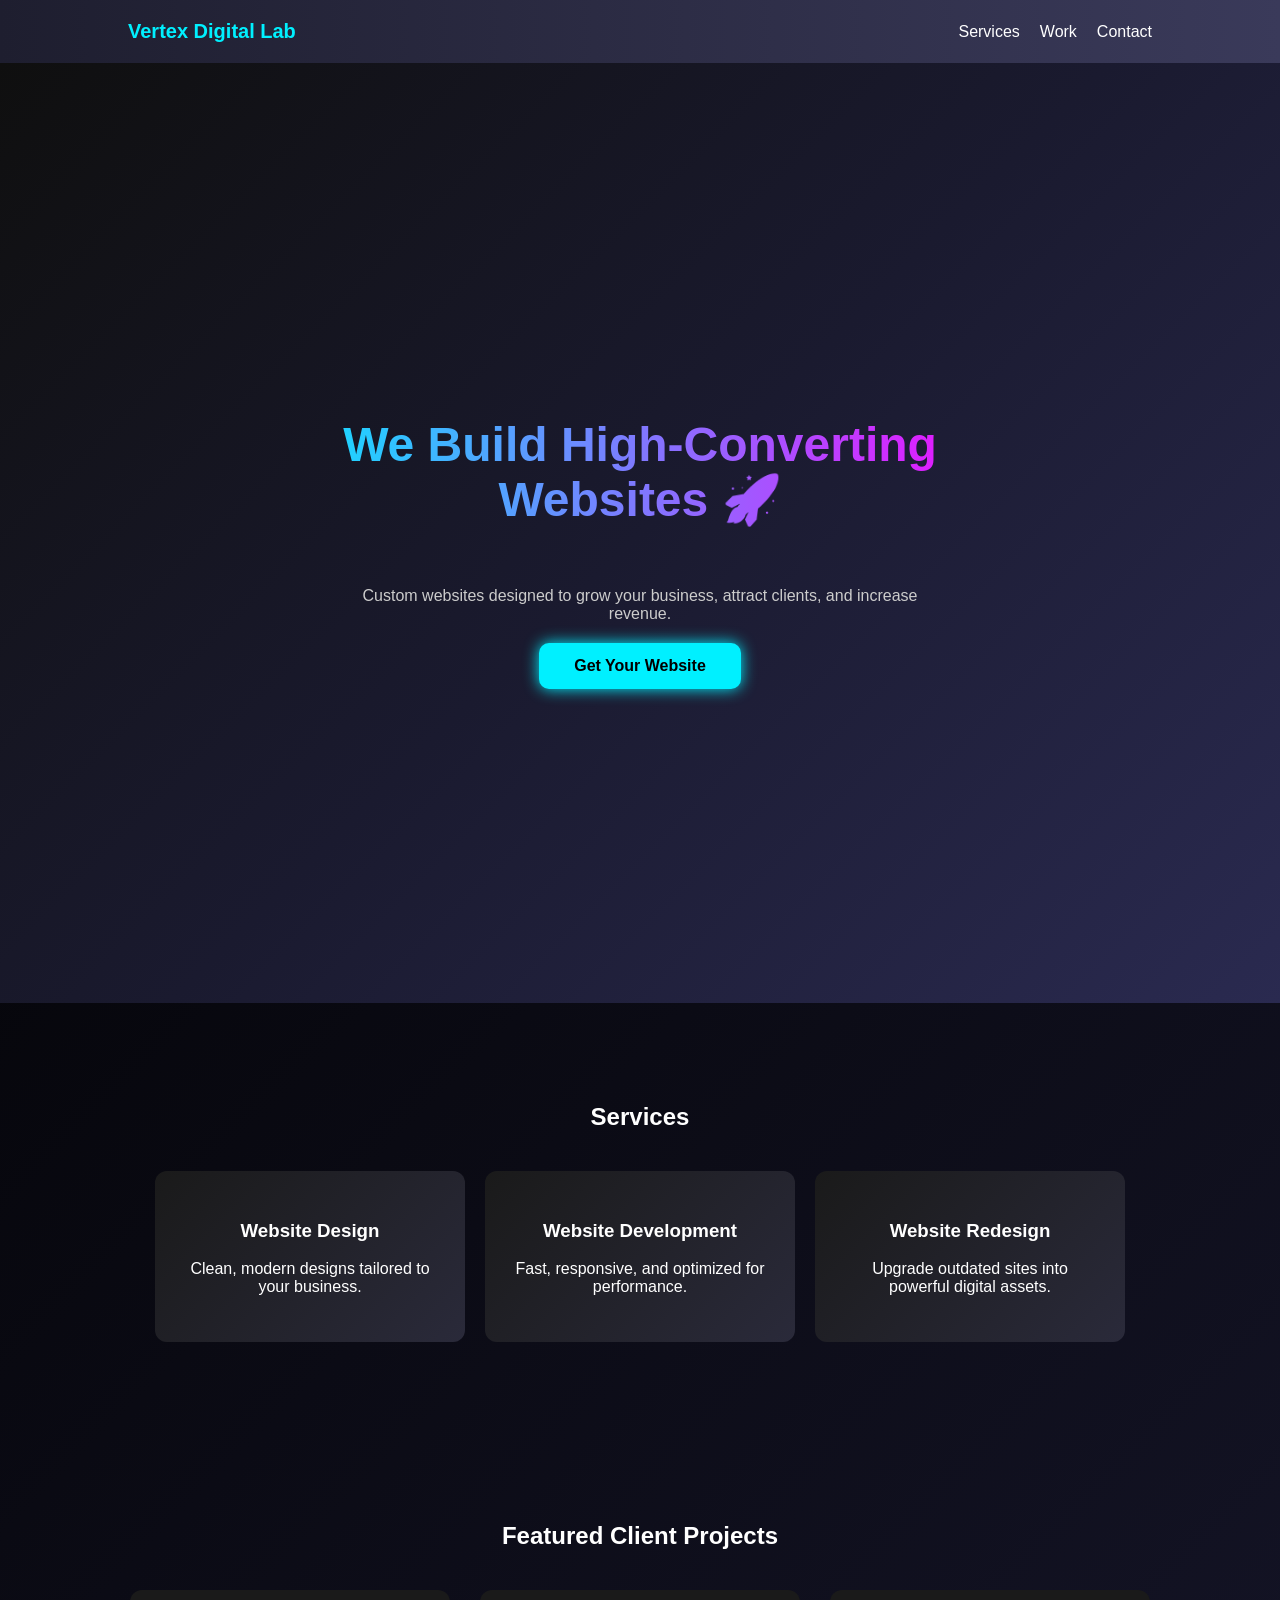
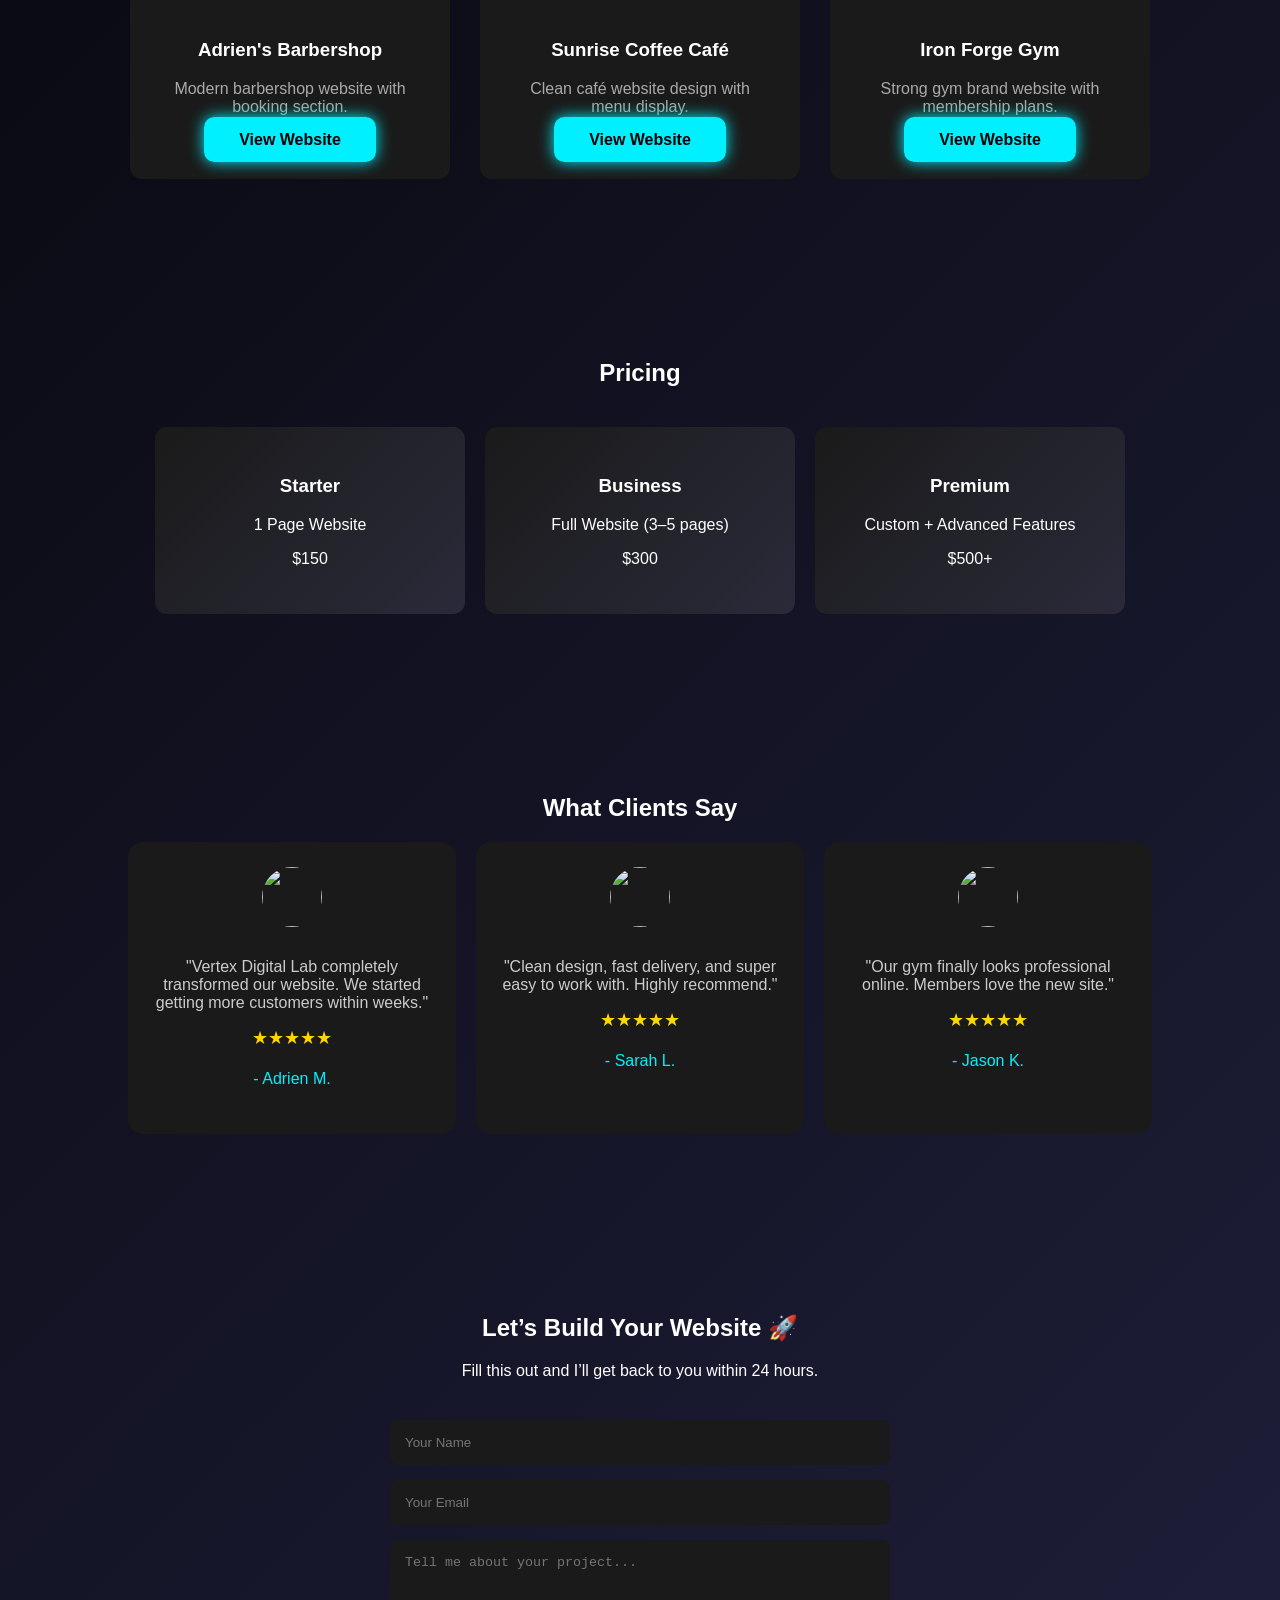
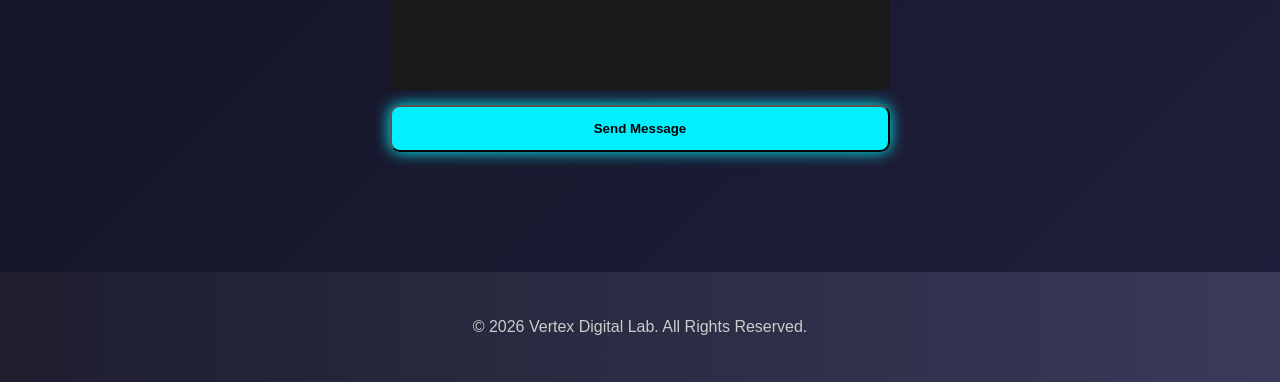
==== index.html @ dda0f526 "Add files via upload" ====
<!DOCTYPE html>
<html lang="en">
<head>
    <meta charset="UTF-8">
    <title>Vertex Digital Lab</title>
    <meta name="viewport" content="width=device-width, initial-scale=1.0">
    <link rel="stylesheet" type="text/css" href="style.css">
</head>
<body>

    <nav class="navbar">
        <div class="nav-logo">Vertex Digital Lab</div>
        <ul class="nav-links">
            <li><a href="#services">Services</a></li>
            <li><a href="#portfolio">Work</a></li>
            <li><a href="#contact">Contact</a></li>
        </ul>
    </nav>

   <section class="hero">
    <h1>We Build High-Converting Websites 🚀</h1>
    <p>Custom websites designed to grow your business, attract clients, and increase revenue.</p>
    <a href="#contact" class="btn">Get Your Website</a>
</section>

    <section id="services" class="section">
        <h2>Services</h2>
        <div class="cards">
            <div class="card">
                <h3>Website Design</h3>
                <p>Clean, modern designs tailored to your business.</p>
            </div>
            <div class="card">
                <h3>Website Development</h3>
                <p>Fast, responsive, and optimized for performance.</p>
            </div>
            <div class="card">
                <h3>Website Redesign</h3>
                <p>Upgrade outdated sites into powerful digital assets.</p>
            </div>
        </div>
    </section>

    <section id="portfolio" class="section">
<h2>Featured Client Projects</h2>

<div class="portfolio-grid">

<div class="portfolio-card">
<h3>Adrien's Barbershop</h3>
<p>Modern barbershop website with booking section.</p>
<a href="barbershop.html" class="btn">View Website</a>
</div>

<div class="portfolio-card">
<h3>Sunrise Coffee Café</h3>
<p>Clean café website design with menu display.</p>
<a href="coffee.html" class="btn">View Website</a>
</div>

<div class="portfolio-card">
<h3>Iron Forge Gym</h3>
<p>Strong gym brand website with membership plans.</p>
<a href="gym.html" class="btn">View Website</a>
</div>

</div>

</section>
<section class="section">
<h2>Pricing</h2>

<div class="cards">

<div class="card">
<h3>Starter</h3>
<p>1 Page Website</p>
<p>$150</p>
</div>

<div class="card">
<h3>Business</h3>
<p>Full Website (3–5 pages)</p>
<p>$300</p>
</div>

<div class="card">
<h3>Premium</h3>
<p>Custom + Advanced Features</p>
<p>$500+</p>
</div>

</div>
</section>
<section class="section fade-in">
<h2>What Clients Say</h2>

<div class="testimonial-carousel">

<div class="testimonial">
<img src="https://randomuser.me/api/portraits/men/32.jpg">
<p>"Vertex Digital Lab completely transformed our website. We started getting more customers within weeks."</p>

<div class="stars">★★★★★</div>
<h4>- Adrien M.</h4>
</div>

<div class="testimonial">
<img src="https://randomuser.me/api/portraits/women/44.jpg">
<p>"Clean design, fast delivery, and super easy to work with. Highly recommend."</p>

<div class="stars">★★★★★</div>
<h4>- Sarah L.</h4>
</div>

<div class="testimonial">
<img src="https://randomuser.me/api/portraits/men/65.jpg">
<p>"Our gym finally looks professional online. Members love the new site."</p>

<div class="stars">★★★★★</div>
<h4>- Jason K.</h4>
</div>

</div>

</section>

 <section id="contact" class="section contact-section">
    <h2>Let’s Build Your Website 🚀</h2>
    <p>Fill this out and I’ll get back to you within 24 hours.</p>

    <form class="contact-form">
        <input type="text" placeholder="Your Name" required>
        <input type="email" placeholder="Your Email" required>
        <textarea placeholder="Tell me about your project..." required></textarea>
        <button type="submit" class="btn">Send Message</button>
    </form>
</section>

    <footer>
        <p>© 2026 Vertex Digital Lab. All Rights Reserved.</p>
    </footer>

</body>
</html>
<script>
const faders = document.querySelectorAll('.fade-in');

window.addEventListener('scroll', () => {
    const triggerBottom = window.innerHeight * 0.85;

    faders.forEach(el => {
        const top = el.getBoundingClientRect().top;

        if (top < triggerBottom) {
            el.classList.add('show');
        }
    });
});
</script>
<script>
const carousel = document.querySelector('.testimonial-carousel');

let scrollAmount = 0;

function autoSlide(){
    scrollAmount += 1;
    carousel.scrollLeft = scrollAmount;

    if(scrollAmount >= carousel.scrollWidth - carousel.clientWidth){
        scrollAmount = 0;
    }
}

setInterval(autoSlide, 20);
</script>
</body>
</html>
---- style.css ----
/* General body style */
body {
    margin: 0;
    font-family: Arial, sans-serif;
    background: #0f0f0f; /* fallback for older browsers */
    color: #ffffff;
}

/* Navbar */
.navbar {
    display: flex;
    justify-content: space-between;
    align-items: center;
    padding: 20px 10%;
    background: linear-gradient(90deg, #1e1e2f, #3a3a5a);
}

.nav-logo {
    font-weight: bold;
    font-size: 20px;
    color: #00f0ff;
}

.nav-links {
    list-style: none;
    display: flex;
    gap: 20px;
    padding: 0;
    margin: 0;
}

.nav-links a {
    color: #fff;
    text-decoration: none;
    transition: color 0.3s;
}

.nav-links a:hover {
    color: #00f0ff;
}

/* Hero Section */
.hero {
    min-height: 100vh;
    display: flex;
    flex-direction: column;
    justify-content: center;
    align-items: center;
    text-align: center;
    padding: 20px;
    background: linear-gradient(135deg, #0f0f0f, #1a1a2f, #2a2a50);
}

.hero h1 {
    font-size: 48px;
    max-width: 800px;
    background: linear-gradient(90deg, #00f0ff, #ff00ff);
    -webkit-background-clip: text;
    -webkit-text-fill-color: transparent;
}

.hero p {
    color: #ccc;
    max-width: 600px;
    margin: 20px 0;
}

/* Button */
.btn {
    background: #00f0ff;
    color: #0f0f0f;
    padding: 12px 30px;
    text-decoration: none;
    border-radius: 8px;
    transition: transform 0.3s, background 0.3s;
}

.btn:hover {
    background: #ff00ff;
    transform: scale(1.05);
}

/* Sections */
.section {
    padding: 80px 10%;
    text-align: center;
}

/* Cards */
.cards {
    display: flex;
    gap: 20px;
    justify-content: center;
    margin-top: 40px;
    flex-wrap: wrap;
}

.card {
    background: linear-gradient(135deg, #1a1a1a, #2a2a3a);
    padding: 30px;
    width: 250px;
    border-radius: 12px;
    transition: transform 0.3s, background 0.3s;
}

.card:hover {
    transform: translateY(-10px);
    background: linear-gradient(135deg, #00f0ff, #ff00ff);
}

/* Footer */
footer {
    text-align: center;
    padding: 30px;
    background: linear-gradient(90deg, #1e1e2f, #3a3a5a);
    color: #ccc;
}
.portfolio-grid{
display:flex;
gap:30px;
justify-content:center;
flex-wrap:wrap;
margin-top:40px;
}

.portfolio-card{
background:#1a1a1a;
padding:30px;
width:260px;
border-radius:12px;
text-align:center;
transition:0.3s;
}

.portfolio-card:hover{
transform:translateY(-5px);
background:#222;
}

.portfolio-card p{
color:#aaa;
margin:15px 0;
}
/* Animated gradient background */
body {
    background: linear-gradient(-45deg, #0f0f0f, #1a1a2f, #2a2a50, #000);
    background-size: 400% 400%;
    animation: gradientBG 10s ease infinite;
}

@keyframes gradientBG {
    0% {background-position: 0% 50%;}
    50% {background-position: 100% 50%;}
    100% {background-position: 0% 50%;}
}

/* Glow button */
.btn {
    background: #00f0ff;
    color: black;
    padding: 14px 35px;
    border-radius: 10px;
    font-weight: bold;
    box-shadow: 0 0 15px #00f0ff;
    transition: 0.3s;
}

.btn:hover {
    box-shadow: 0 0 25px #ff00ff;
    transform: scale(1.05);
}
/* Contact form styling */
.contact-form {
    max-width: 500px;
    margin: 40px auto;
    display: flex;
    flex-direction: column;
    gap: 15px;
}

.contact-form input,
.contact-form textarea {
    padding: 15px;
    border-radius: 8px;
    border: none;
    outline: none;
    background: #1a1a1a;
    color: white;
}

.contact-form textarea {
    min-height: 120px;
    resize: none;
}

/* Smooth scroll */
html {
    scroll-behavior: smooth;
}

/* Fade-in animation */
.fade-in {
    opacity: 0;
    transform: translateY(30px);
    transition: all 0.8s ease;
}

.fade-in.show {
    opacity: 1;
    transform: translateY(0);
}

/* Card hover glow */
.card:hover {
    box-shadow: 0 0 20px #00f0ff;
}

/* Navbar blur effect */
.navbar {
    backdrop-filter: blur(10px);
}
.testimonials{
display:flex;
gap:25px;
justify-content:center;
flex-wrap:wrap;
margin-top:40px;
}

.testimonial{
background:#1a1a1a;
padding:25px;
width:260px;
border-radius:12px;
text-align:left;
transition:0.3s;
}

.testimonial:hover{
transform:translateY(-5px);
box-shadow:0 0 20px #00f0ff;
}

.testimonial p{
color:#ccc;
margin-bottom:15px;
}

.testimonial h4{
color:#00f0ff;
font-weight:normal;
}
/* Carousel container */
.testimonial-carousel{
display:flex;
gap:20px;
overflow:hidden;
position:relative;
}

/* Individual testimonial */
.testimonial{
background:#1a1a1a;
padding:25px;
width:280px;
border-radius:15px;
text-align:center;
position:relative;
transition:0.3s;
}

/* Speech bubble triangle */
.testimonial::after{
content:"";
position:absolute;
bottom:-10px;
left:50%;
transform:translateX(-50%);
border-width:10px;
border-style:solid;
border-color:#1a1a1a transparent transparent transparent;
}

/* Profile picture */
.testimonial img{
width:60px;
height:60px;
border-radius:50%;
margin-bottom:15px;
}

/* Stars */
.stars{
color:gold;
margin:10px 0;
font-size:18px;
}

/* Hover effect */
.testimonial:hover{
transform:translateY(-8px);
box-shadow:0 0 20px #00f0ff;
}
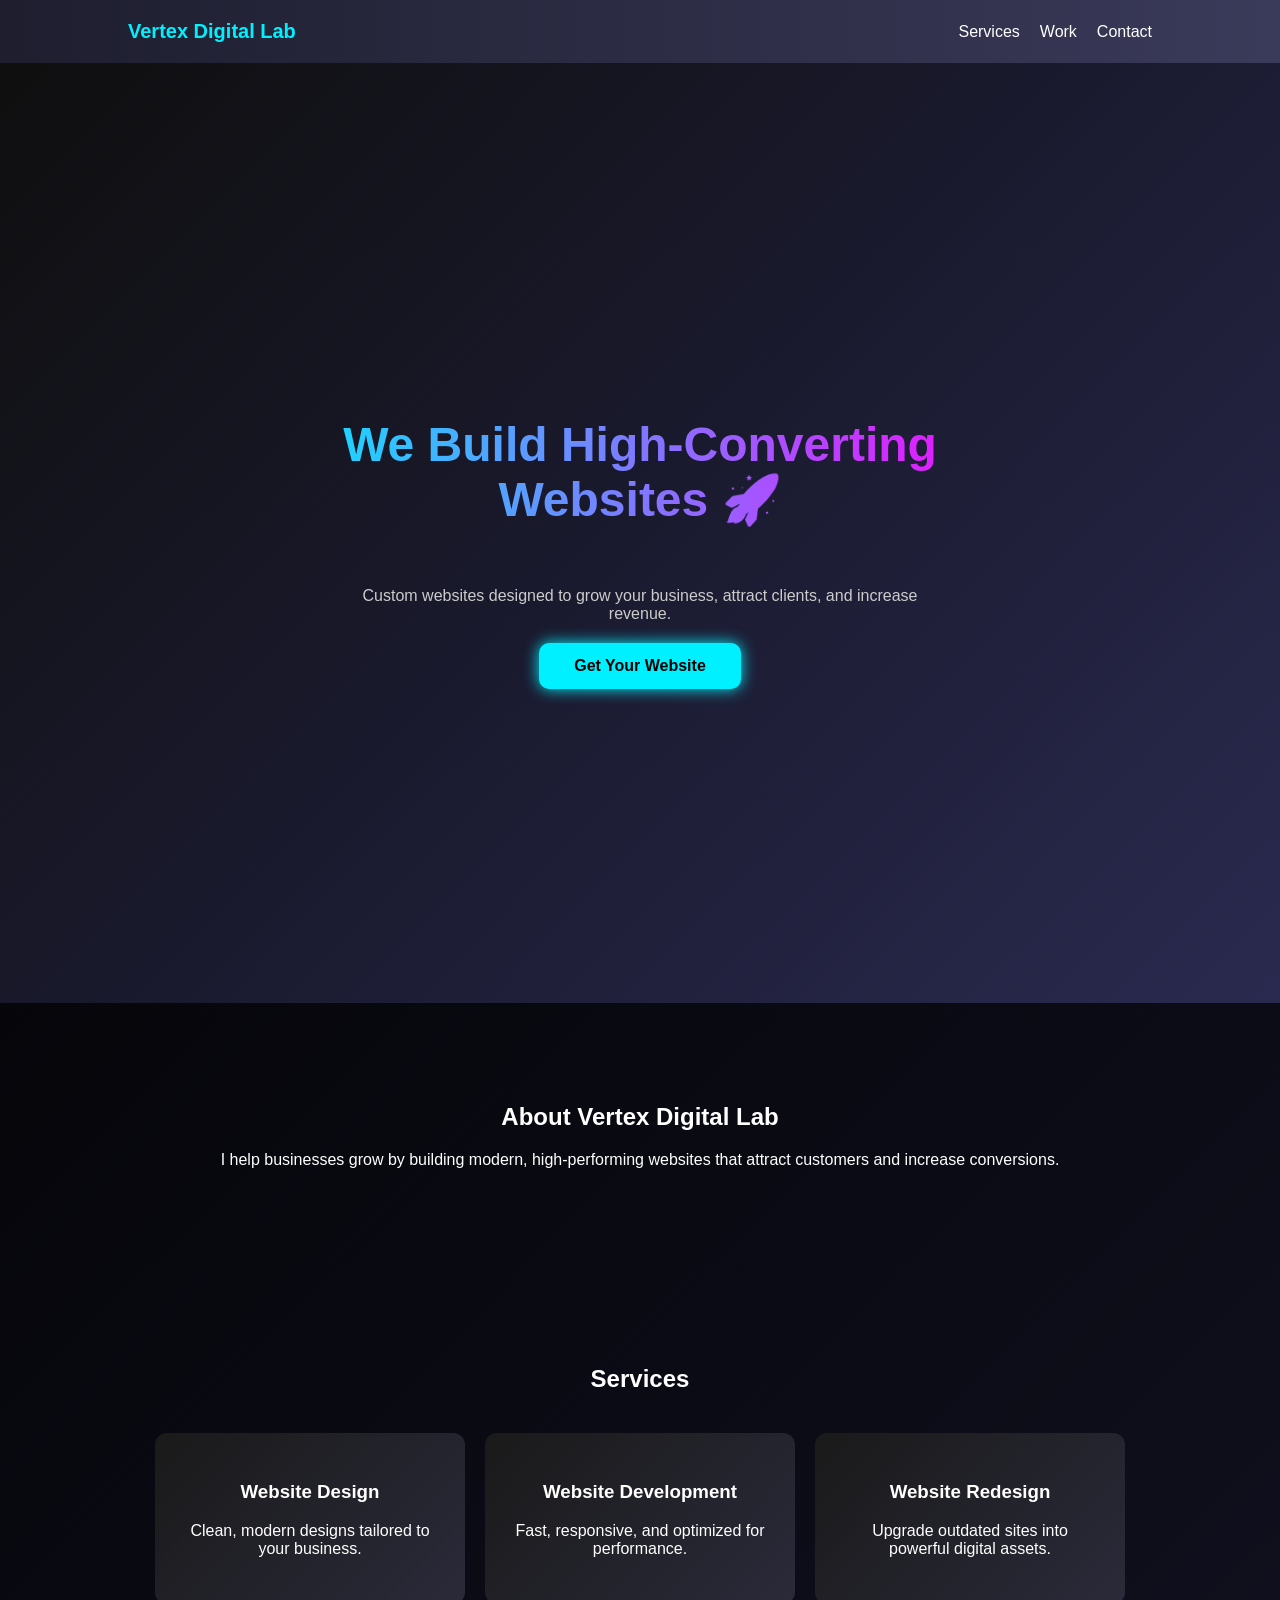
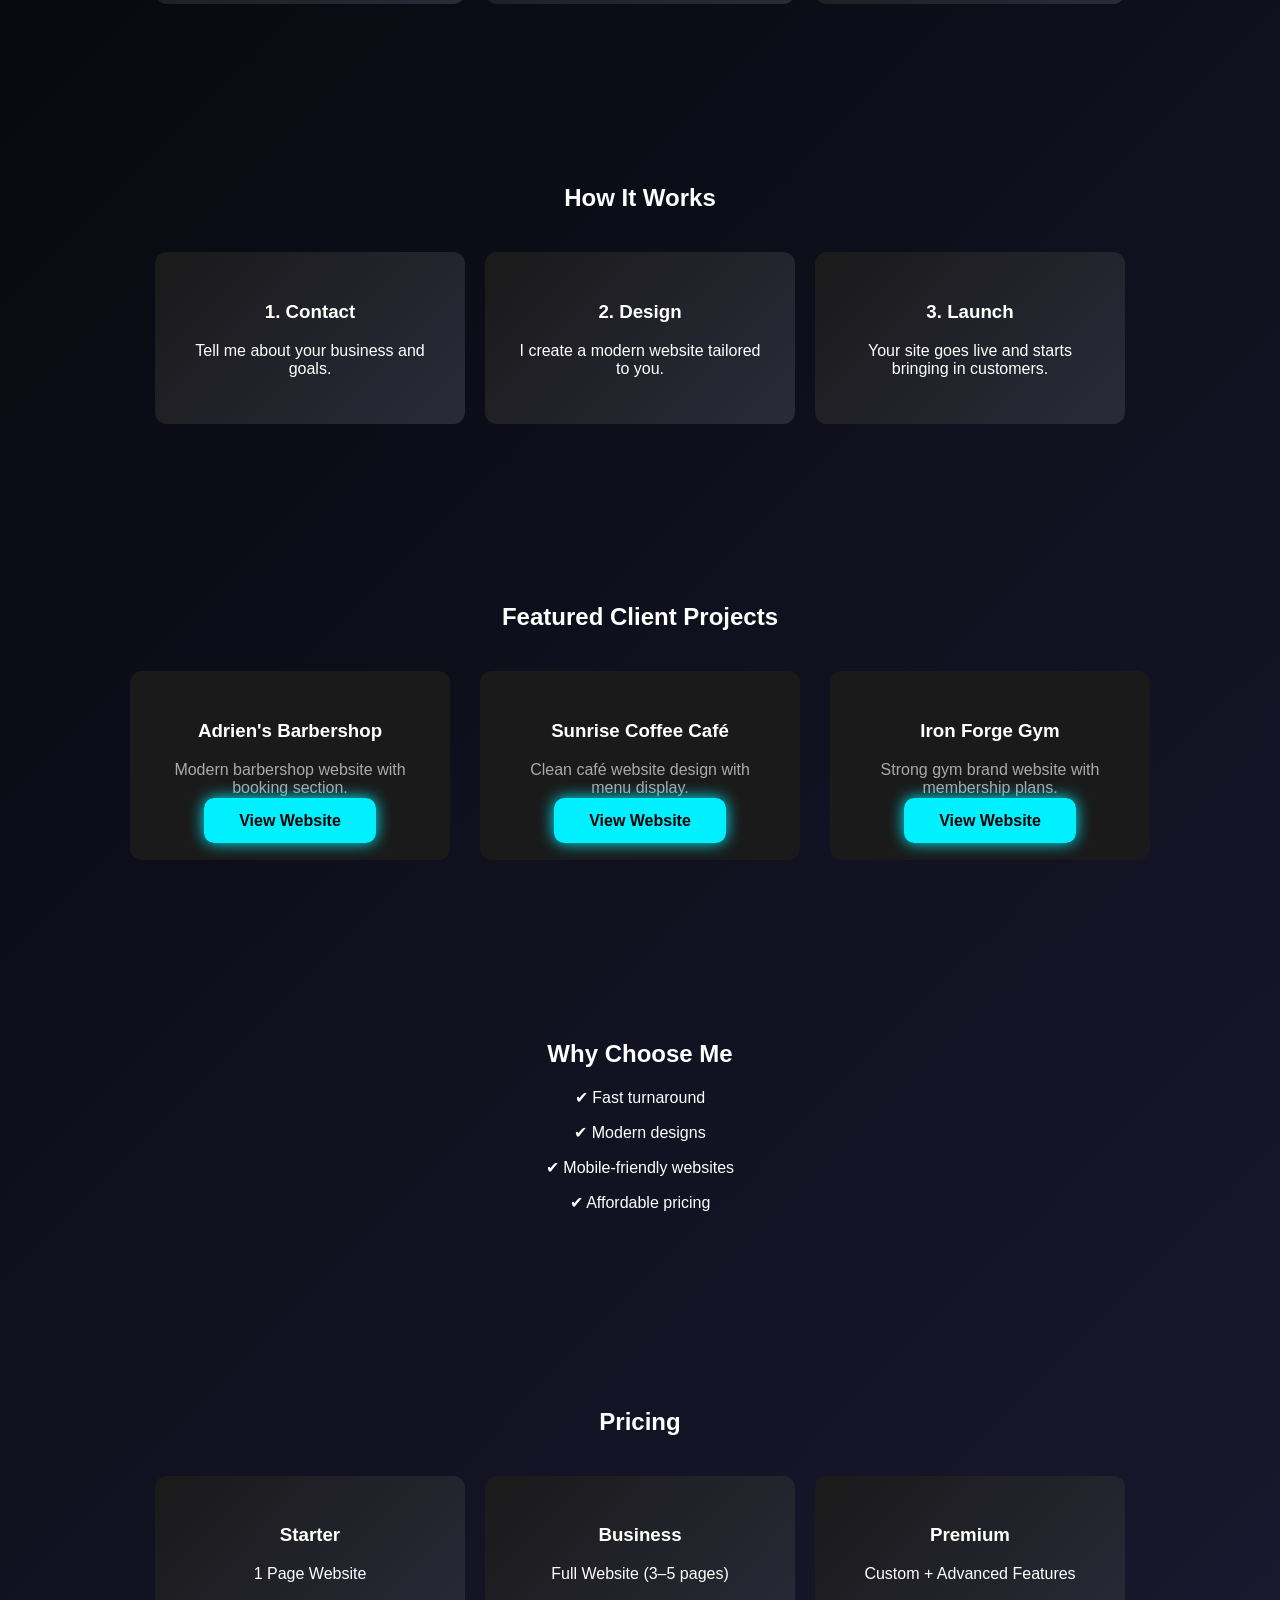
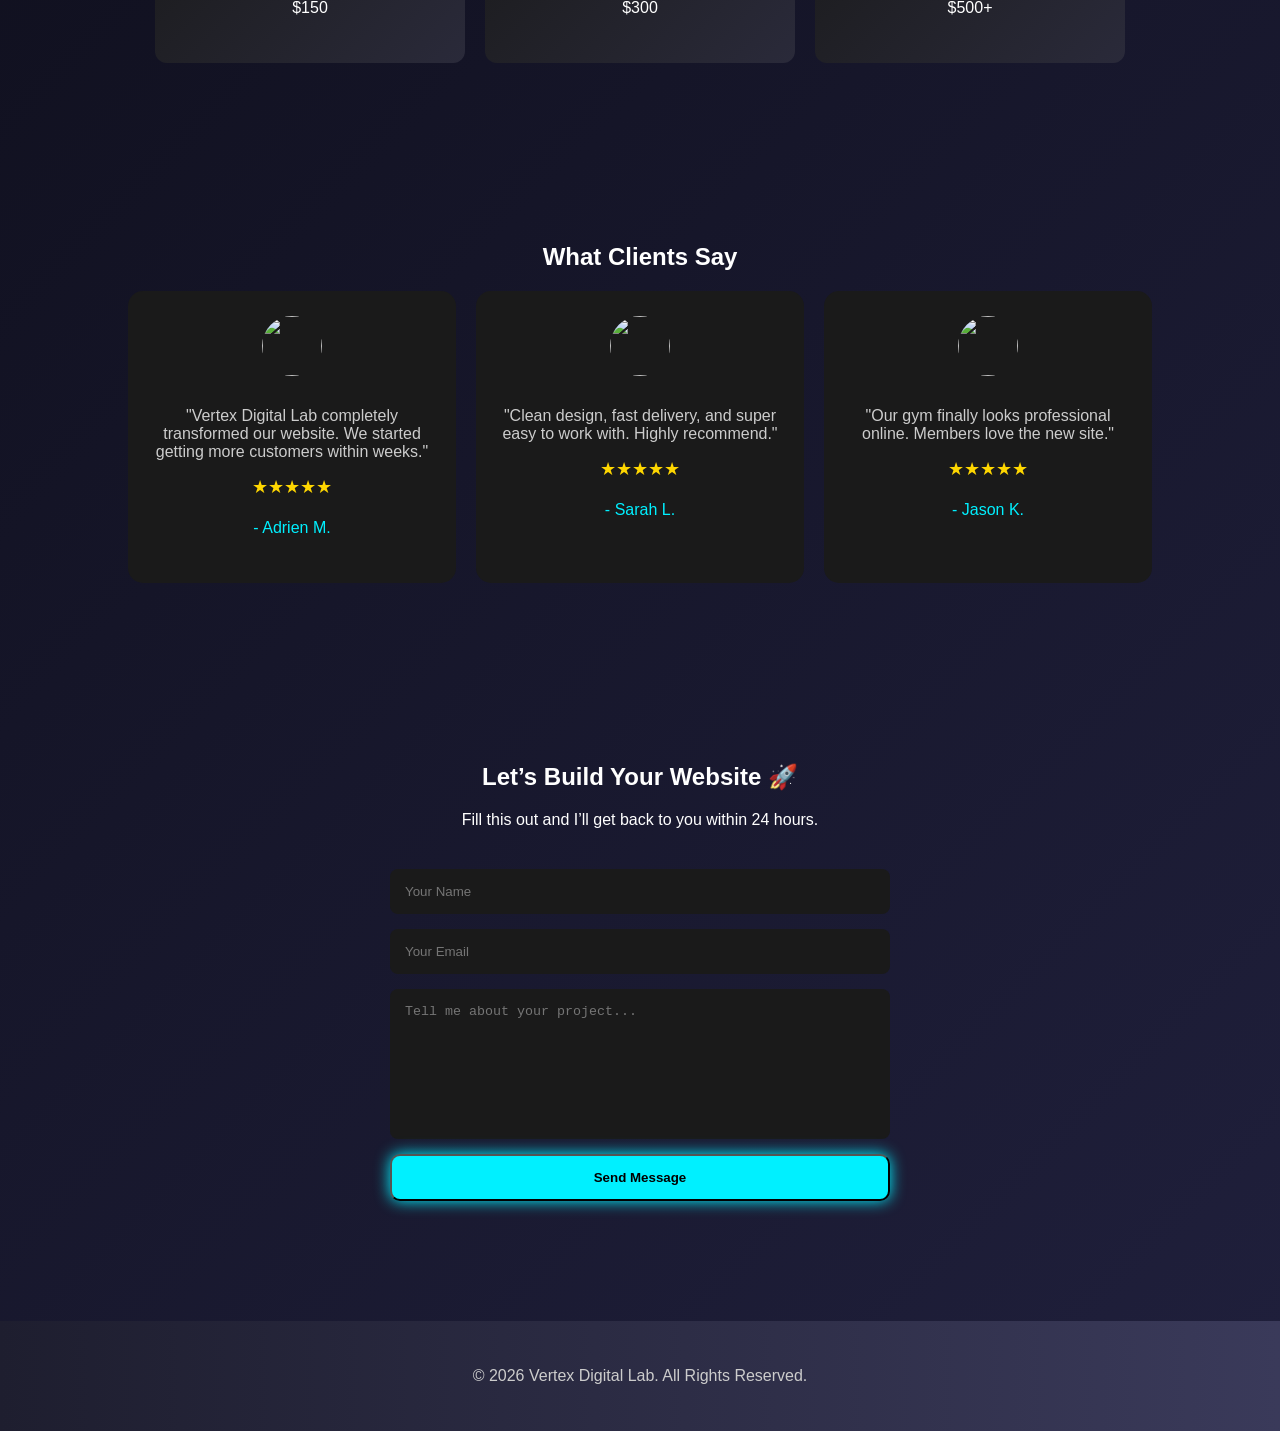
==== commit 2291f57c: "Add files via upload" ====
--- a/index.html
+++ b/index.html
@@ -21,6 +21,10 @@
     <h1>We Build High-Converting Websites 🚀</h1>
     <p>Custom websites designed to grow your business, attract clients, and increase revenue.</p>
     <a href="#contact" class="btn">Get Your Website</a>
+</section>
+<section class="section fade-in">
+<h2>About Vertex Digital Lab</h2>
+<p>I help businesses grow by building modern, high-performing websites that attract customers and increase conversions.</p>
 </section>
 
     <section id="services" class="section">
@@ -40,6 +44,28 @@
             </div>
         </div>
     </section>
+    <section class="section fade-in">
+<h2>How It Works</h2>
+
+<div class="cards">
+
+<div class="card">
+<h3>1. Contact</h3>
+<p>Tell me about your business and goals.</p>
+</div>
+
+<div class="card">
+<h3>2. Design</h3>
+<p>I create a modern website tailored to you.</p>
+</div>
+
+<div class="card">
+<h3>3. Launch</h3>
+<p>Your site goes live and starts bringing in customers.</p>
+</div>
+
+</div>
+</section>
 
     <section id="portfolio" class="section">
 <h2>Featured Client Projects</h2>
@@ -67,6 +93,13 @@
 </div>
 
 </section>
+<section class="section fade-in">
+<h2>Why Choose Me</h2>
+<p>✔ Fast turnaround</p>
+<p>✔ Modern designs</p>
+<p>✔ Mobile-friendly websites</p>
+<p>✔ Affordable pricing</p>
+</section>
 <section class="section">
 <h2>Pricing</h2>
 
@@ -129,12 +162,18 @@
     <h2>Let’s Build Your Website 🚀</h2>
     <p>Fill this out and I’ll get back to you within 24 hours.</p>
 
-    <form class="contact-form">
-        <input type="text" placeholder="Your Name" required>
-        <input type="email" placeholder="Your Email" required>
-        <textarea placeholder="Tell me about your project..." required></textarea>
-        <button type="submit" class="btn">Send Message</button>
-    </form>
+    <form action="https://formspree.io/f/xykbrnpy" method="POST" class="contact-form">
+
+<input type="text" name="name" placeholder="Your Name" required>
+
+<input type="email" name="email" placeholder="Your Email" required>
+
+<textarea name="message" placeholder="Tell me about your project..." required></textarea>
+
+<button type="submit" class="btn">Send Message</button>
+
+</form>
+<p id="form-status"></p>
 </section>
 
     <footer>
@@ -174,5 +213,29 @@
 
 setInterval(autoSlide, 20);
 </script>
+<script>
+const form = document.querySelector('.contact-form');
+const status = document.getElementById('form-status');
+
+form.addEventListener('submit', async (e) => {
+  e.preventDefault();
+  const data = new FormData(form);
+
+  fetch(form.action, {
+    method: form.method,
+    body: data,
+    headers: {
+      'Accept': 'application/json'
+    }
+  }).then(response => {
+    if (response.ok) {
+      status.innerHTML = "✅ Message sent!";
+      form.reset();
+    } else {
+      status.innerHTML = "❌ Something went wrong.";
+    }
+  });
+});
+</script>
 </body>
 </html>
--- a/style.css
+++ b/style.css
@@ -300,4 +300,9 @@
 .testimonial:hover{
 transform:translateY(-8px);
 box-shadow:0 0 20px #00f0ff;
+}
+#form-status{
+margin-top:15px;
+color:#00f0ff;
+font-weight:bold;
 }
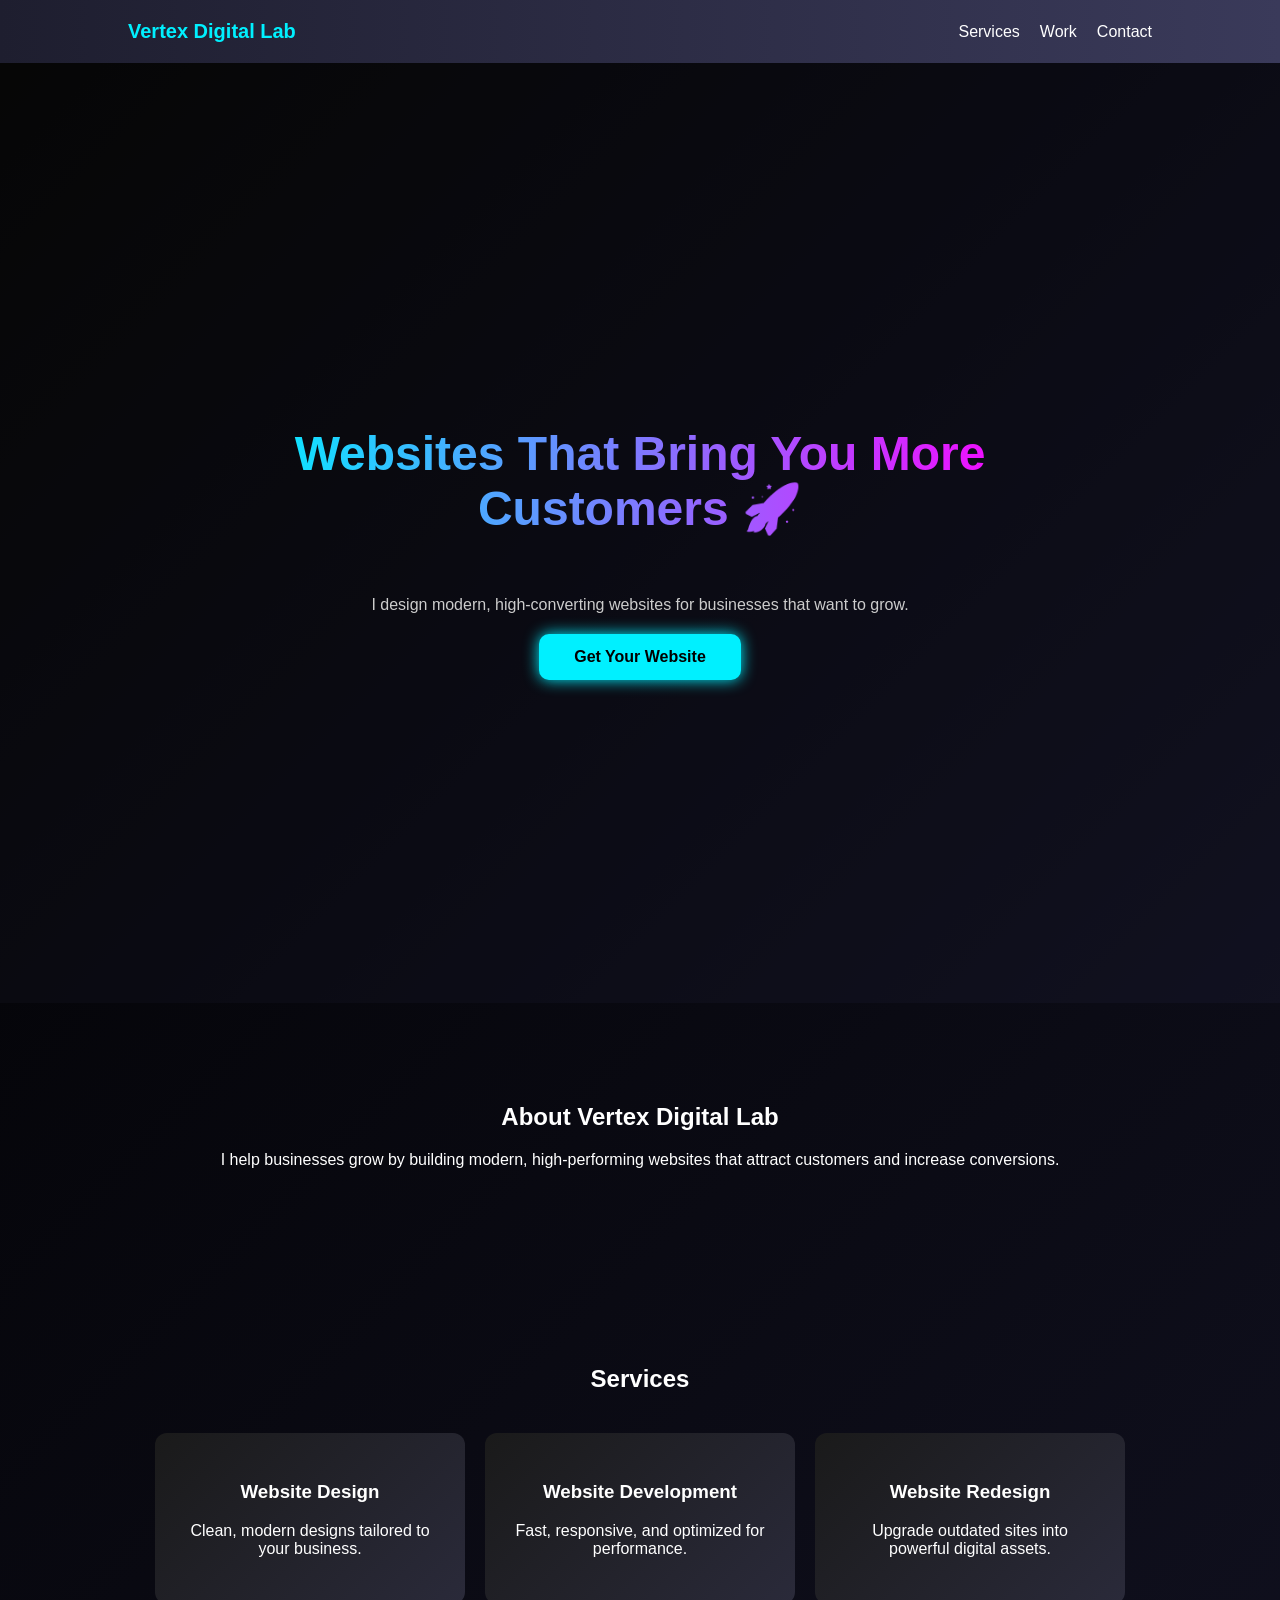
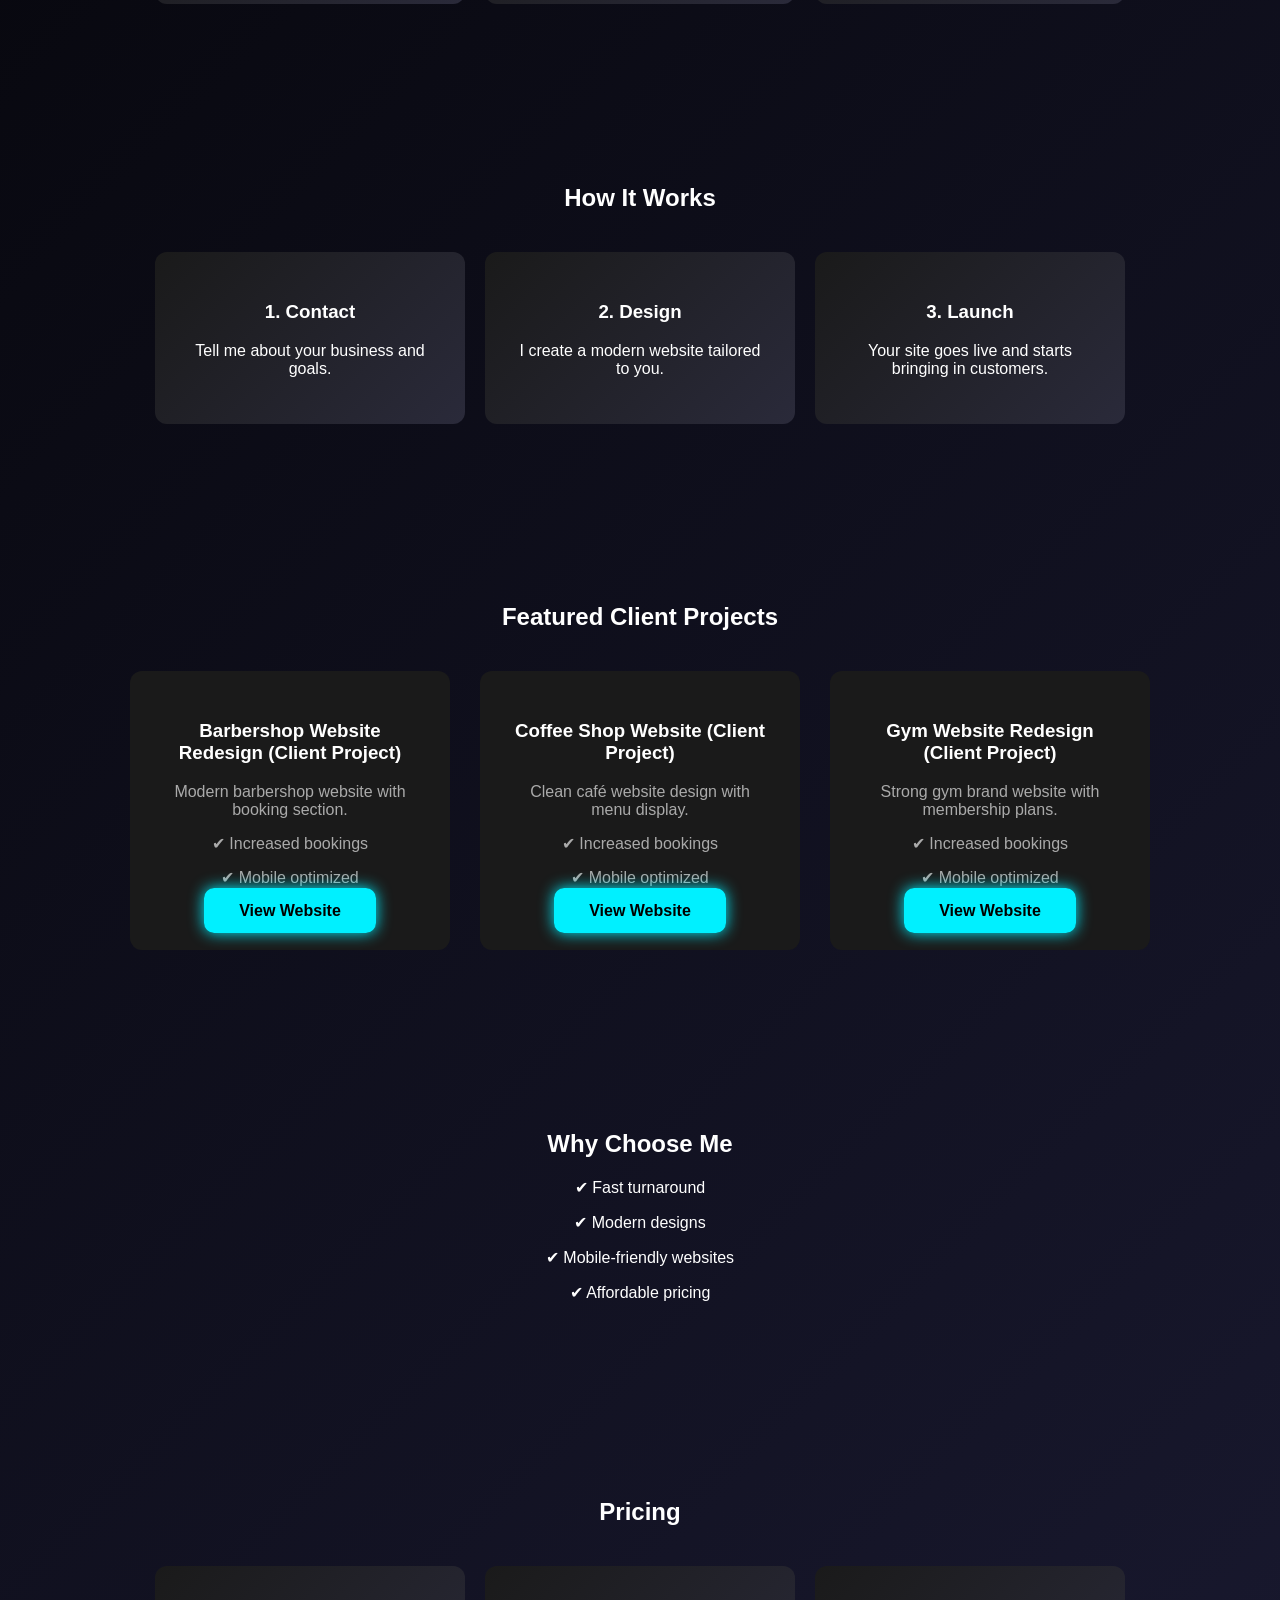
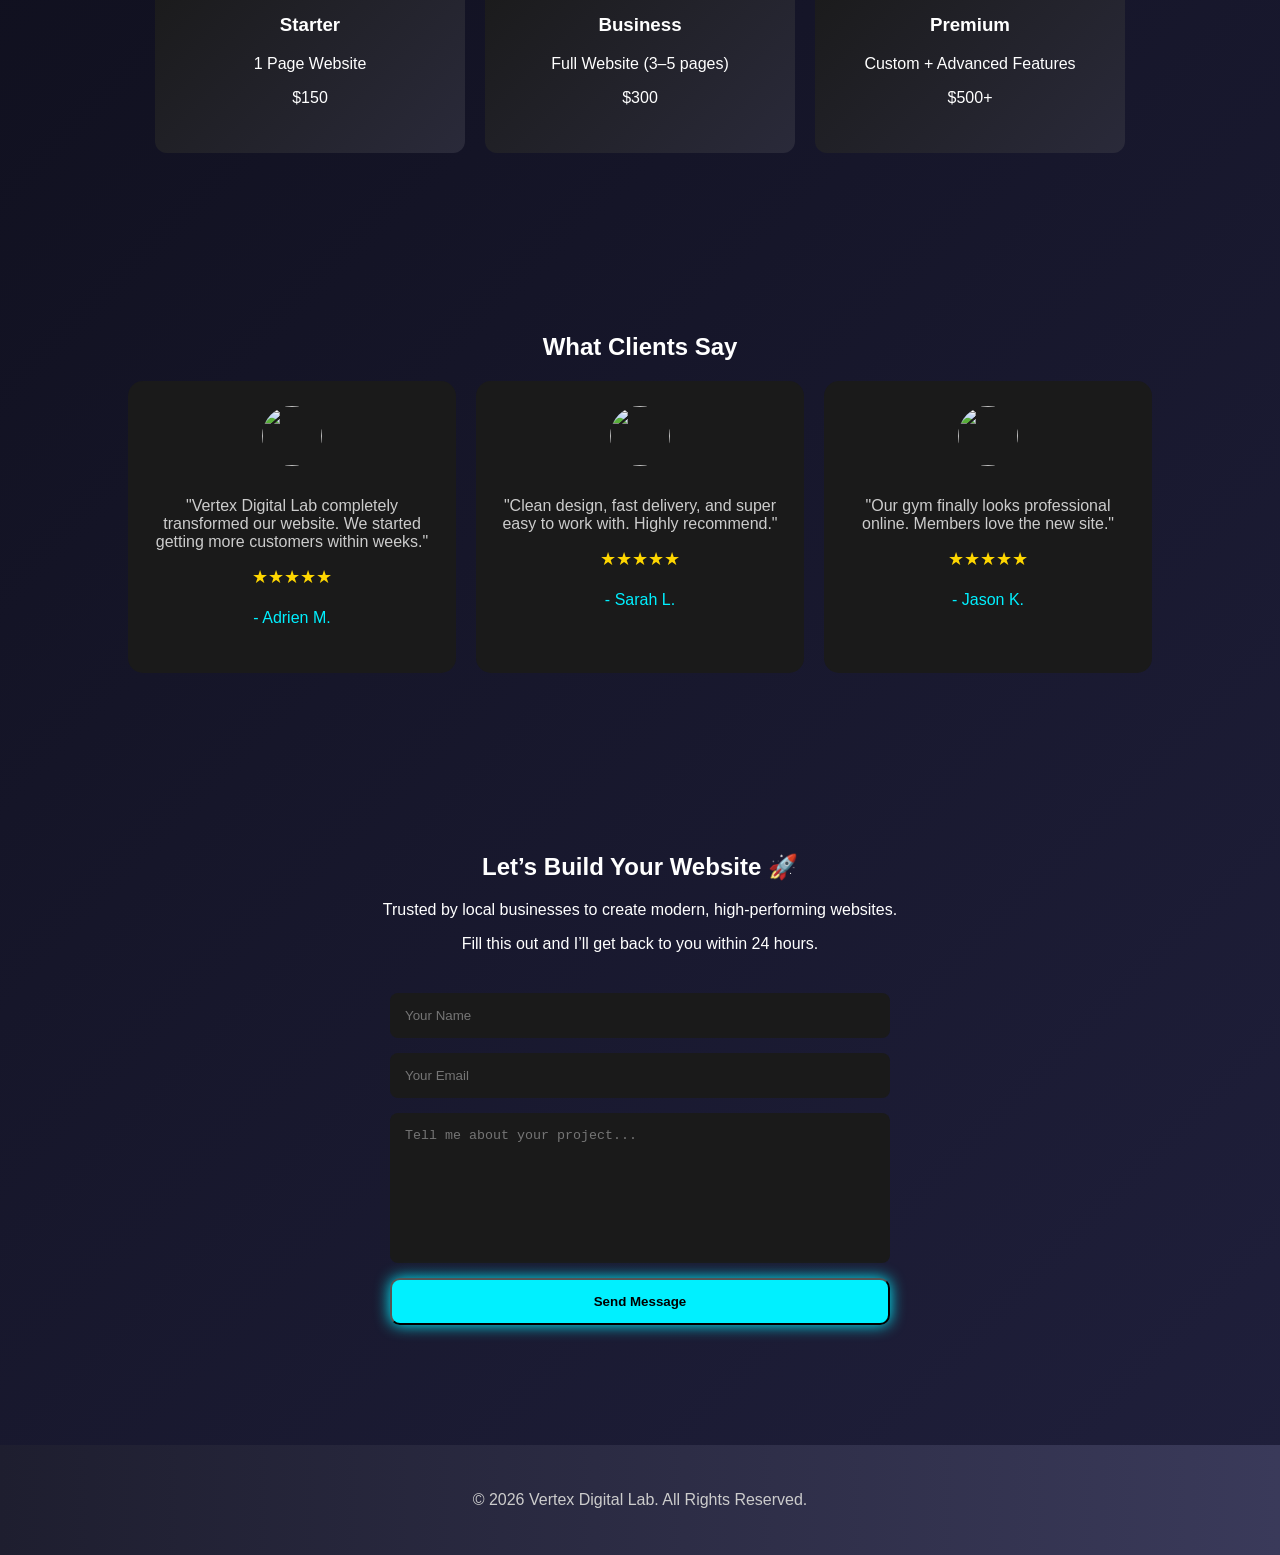
==== commit a04da490: "Add files via upload" ====
--- a/index.html
+++ b/index.html
@@ -18,8 +18,9 @@
     </nav>
 
    <section class="hero">
-    <h1>We Build High-Converting Websites 🚀</h1>
-    <p>Custom websites designed to grow your business, attract clients, and increase revenue.</p>
+  <h1>Websites That Bring You More Customers 🚀</h1>
+<p>I design modern, high-converting websites for businesses that want to grow.</p>
+
     <a href="#contact" class="btn">Get Your Website</a>
 </section>
 <section class="section fade-in">
@@ -73,20 +74,26 @@
 <div class="portfolio-grid">
 
 <div class="portfolio-card">
-<h3>Adrien's Barbershop</h3>
+<h3>Barbershop Website Redesign (Client Project)</h3>
 <p>Modern barbershop website with booking section.</p>
+<p>✔ Increased bookings</p>
+<p>✔ Mobile optimized</p>
 <a href="barbershop.html" class="btn">View Website</a>
 </div>
 
 <div class="portfolio-card">
-<h3>Sunrise Coffee Café</h3>
+<h3>Coffee Shop Website (Client Project)</h3>
 <p>Clean café website design with menu display.</p>
+<p>✔ Increased bookings</p>
+<p>✔ Mobile optimized</p>
 <a href="coffee.html" class="btn">View Website</a>
 </div>
 
 <div class="portfolio-card">
-<h3>Iron Forge Gym</h3>
+<h3>Gym Website Redesign (Client Project)</h3>
 <p>Strong gym brand website with membership plans.</p>
+<p>✔ Increased bookings</p>
+<p>✔ Mobile optimized</p>
 <a href="gym.html" class="btn">View Website</a>
 </div>
 
@@ -160,6 +167,7 @@
 
  <section id="contact" class="section contact-section">
     <h2>Let’s Build Your Website 🚀</h2>
+    <p>Trusted by local businesses to create modern, high-performing websites.</p>
     <p>Fill this out and I’ll get back to you within 24 hours.</p>
 
     <form action="https://formspree.io/f/xykbrnpy" method="POST" class="contact-form">
--- a/style.css
+++ b/style.css
@@ -305,4 +305,49 @@
 margin-top:15px;
 color:#00f0ff;
 font-weight:bold;
+}
+.hero {
+position: relative;
+}
+
+.hero::before {
+content: "";
+position: absolute;
+top: 0;
+left: 0;
+right: 0;
+bottom: 0;
+background: rgba(0,0,0,0.6);
+}
+
+.hero * {
+position: relative;
+}
+.portfolio-card {
+position: relative;
+overflow: hidden;
+}
+
+.portfolio-card::after {
+content: "View Project";
+position: absolute;
+top: 50%;
+left: 50%;
+transform: translate(-50%, -50%);
+opacity: 0;
+color: white;
+font-size: 18px;
+transition: 0.3s;
+}
+
+.portfolio-card:hover::after {
+opacity: 1;
+}
+
+.portfolio-card img {
+transition: 0.3s;
+}
+
+.portfolio-card:hover img {
+filter: brightness(0.5);
 }
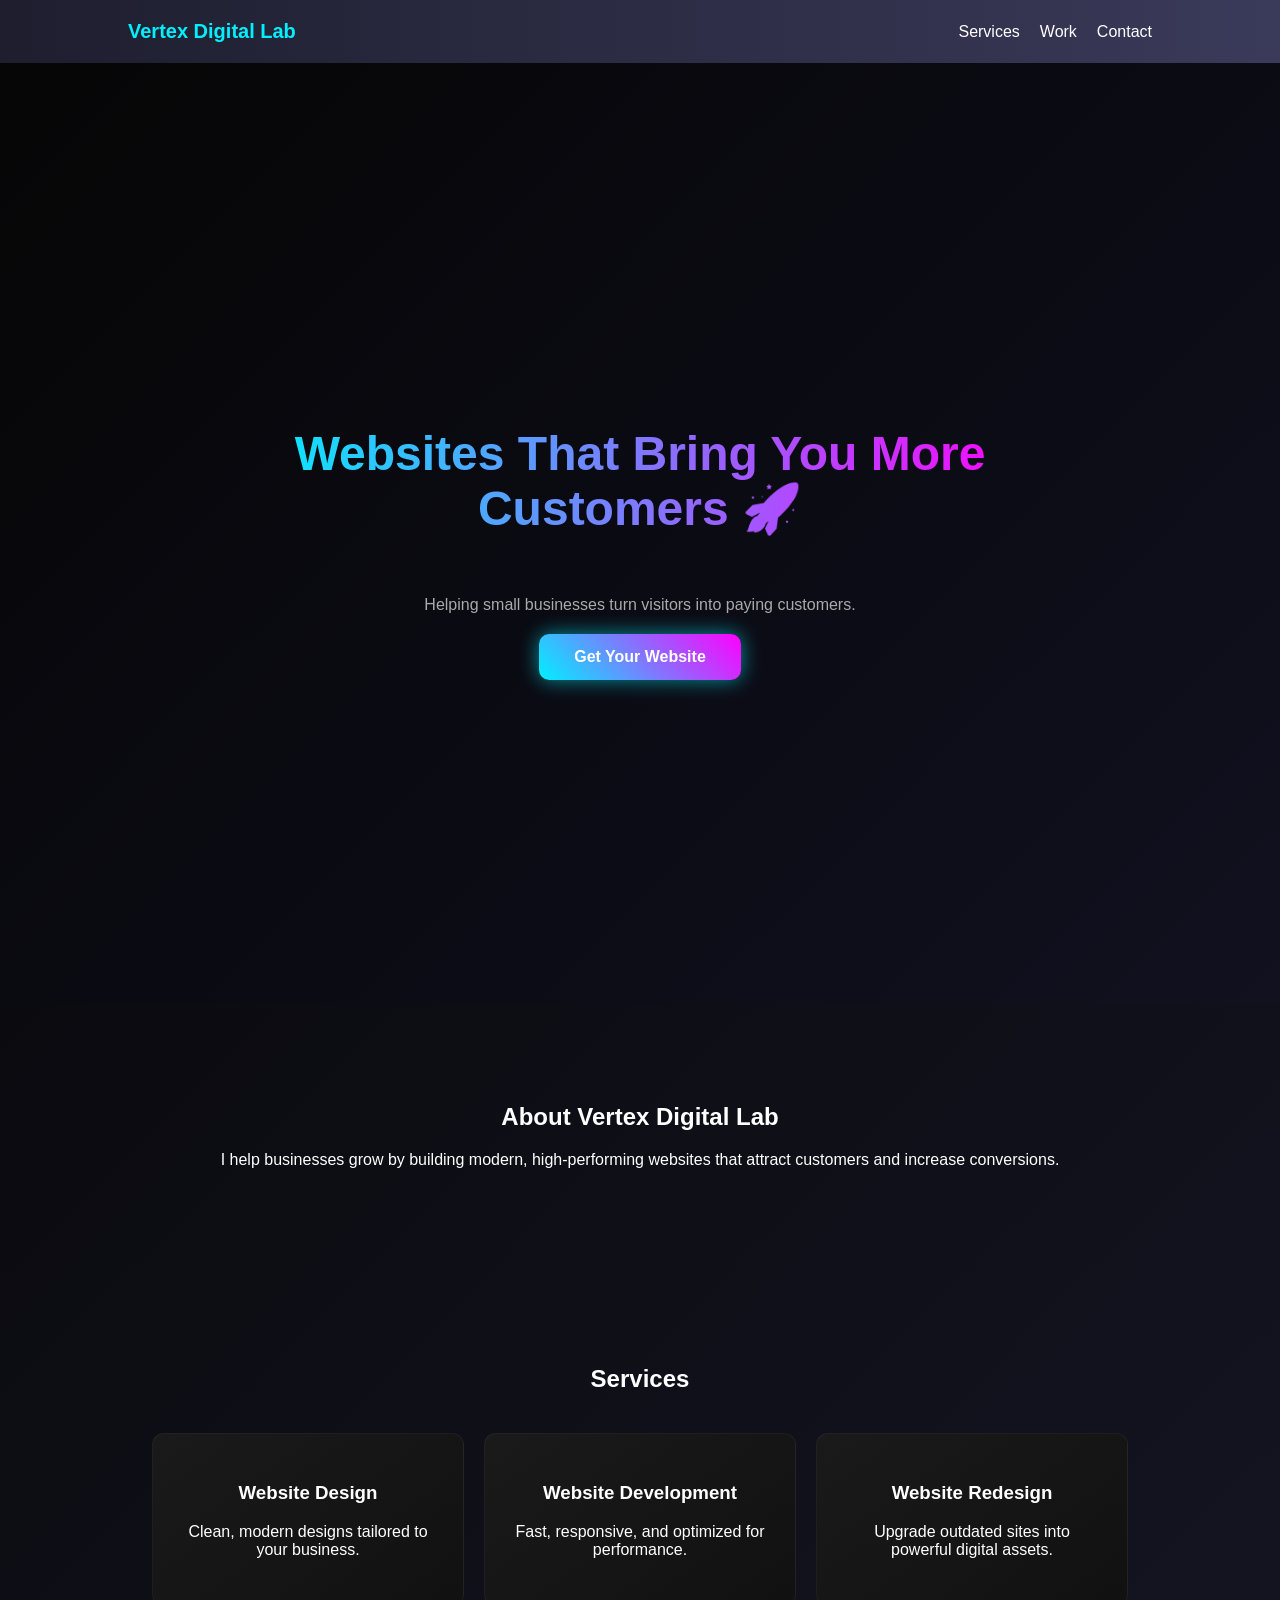
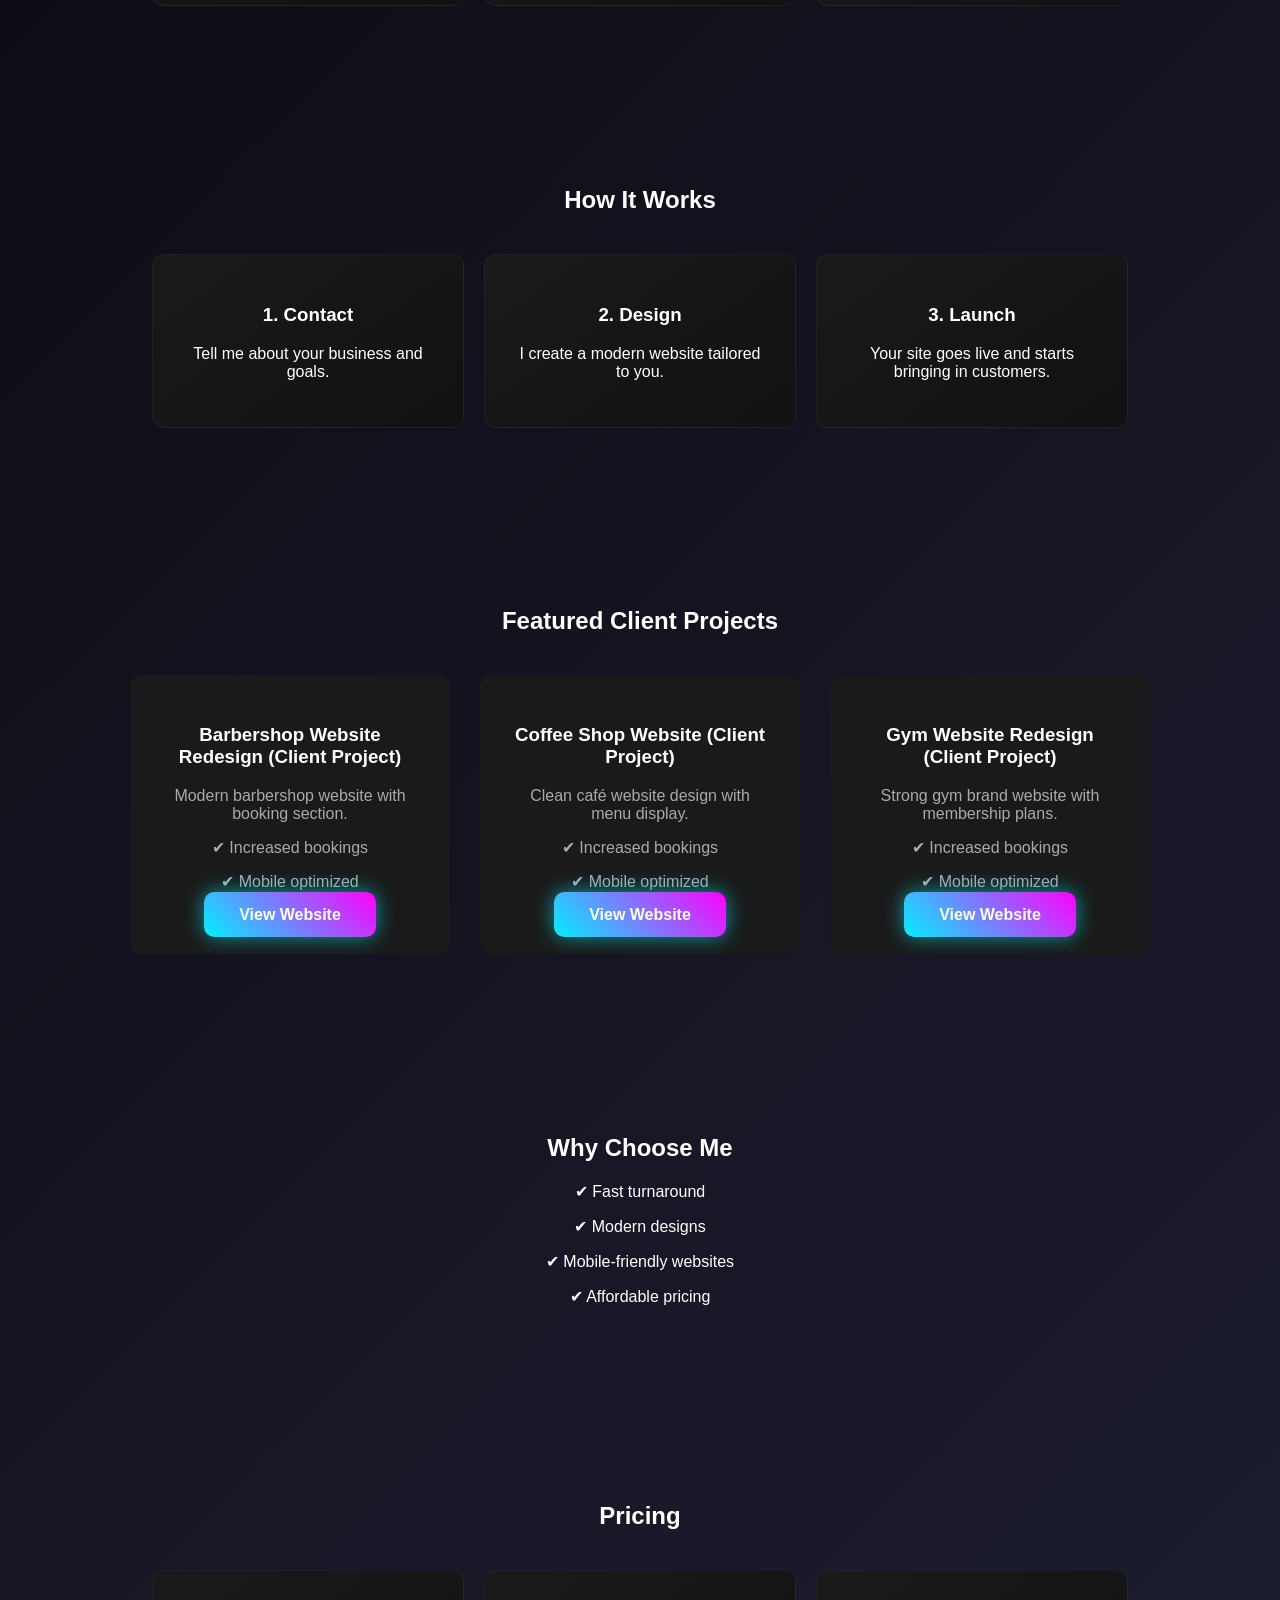
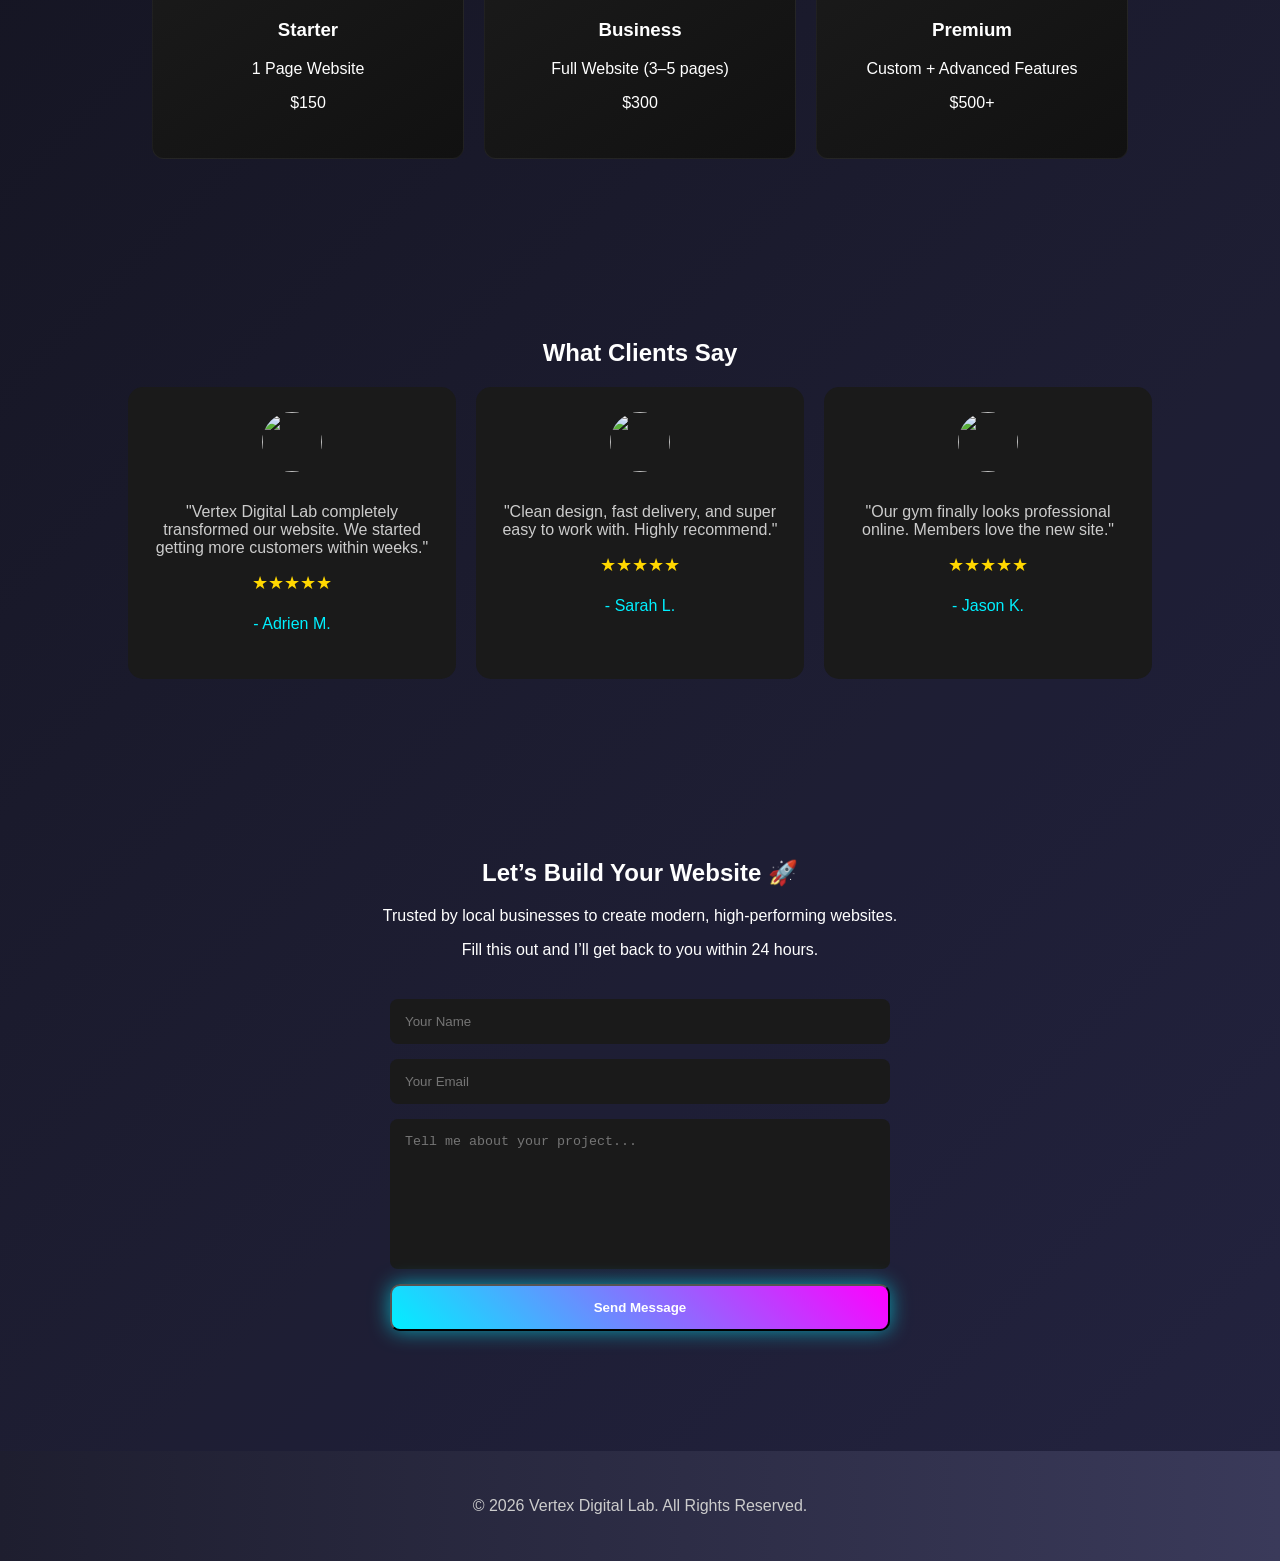
==== commit b9bc7b41: "Add files via upload" ====
--- a/index.html
+++ b/index.html
@@ -19,7 +19,9 @@
 
    <section class="hero">
   <h1>Websites That Bring You More Customers 🚀</h1>
-<p>I design modern, high-converting websites for businesses that want to grow.</p>
+<p style="margin-top:20px; color:#aaa;">
+Helping small businesses turn visitors into paying customers.
+</p>
 
     <a href="#contact" class="btn">Get Your Website</a>
 </section>
--- a/style.css
+++ b/style.css
@@ -350,4 +350,34 @@
 
 .portfolio-card:hover img {
 filter: brightness(0.5);
+}
+.btn {
+background: linear-gradient(45deg, #00f0ff, #ff00ff);
+color: white;
+box-shadow: 0 0 20px rgba(0,240,255,0.6);
+}
+.section {
+position: relative;
+z-index: 1;
+}
+
+.section::before {
+content: "";
+position: absolute;
+top: 0;
+left: 0;
+width: 100%;
+height: 100%;
+background: rgba(255,255,255,0.02);
+z-index: -1;
+}
+.card {
+background: linear-gradient(145deg, #1a1a1a, #111);
+border: 1px solid rgba(255,255,255,0.05);
+transition: 0.3s;
+}
+
+.card:hover {
+transform: translateY(-10px) scale(1.02);
+box-shadow: 0 10px 30px rgba(0,0,0,0.5);
 }
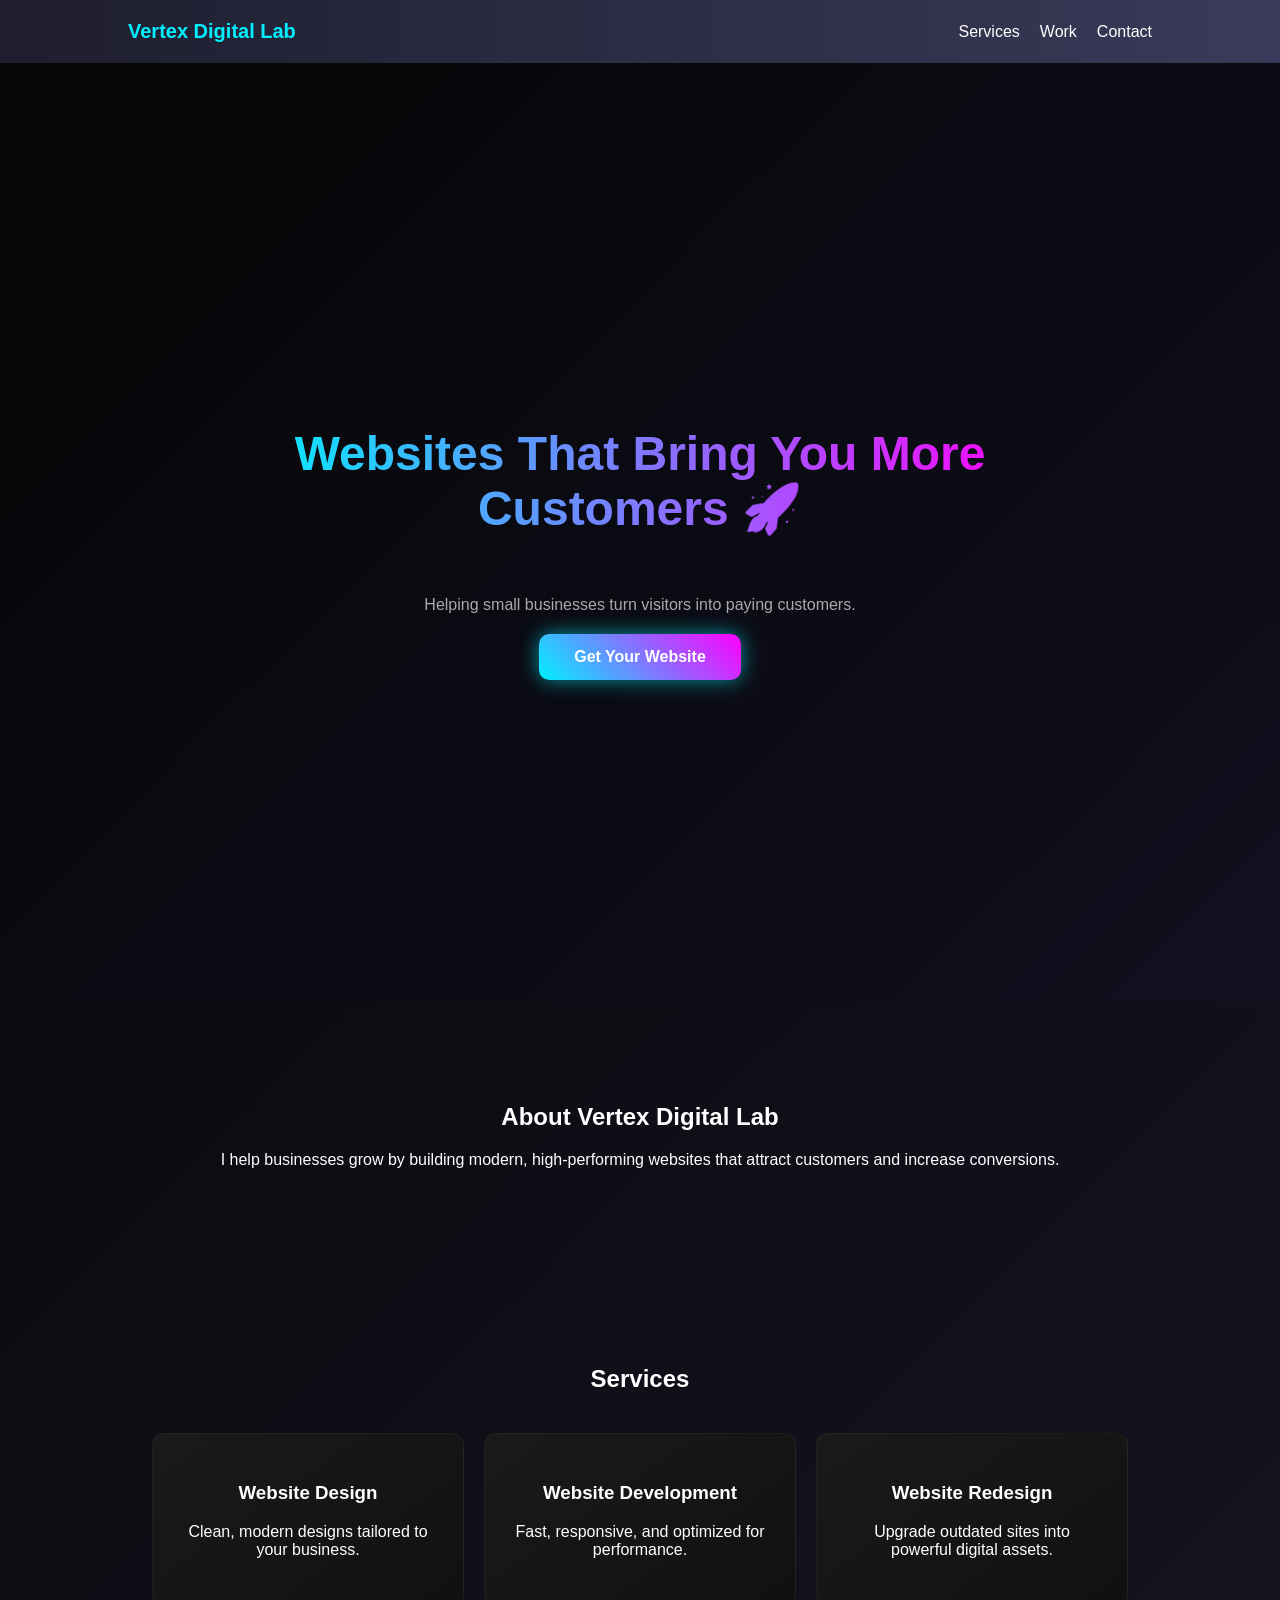
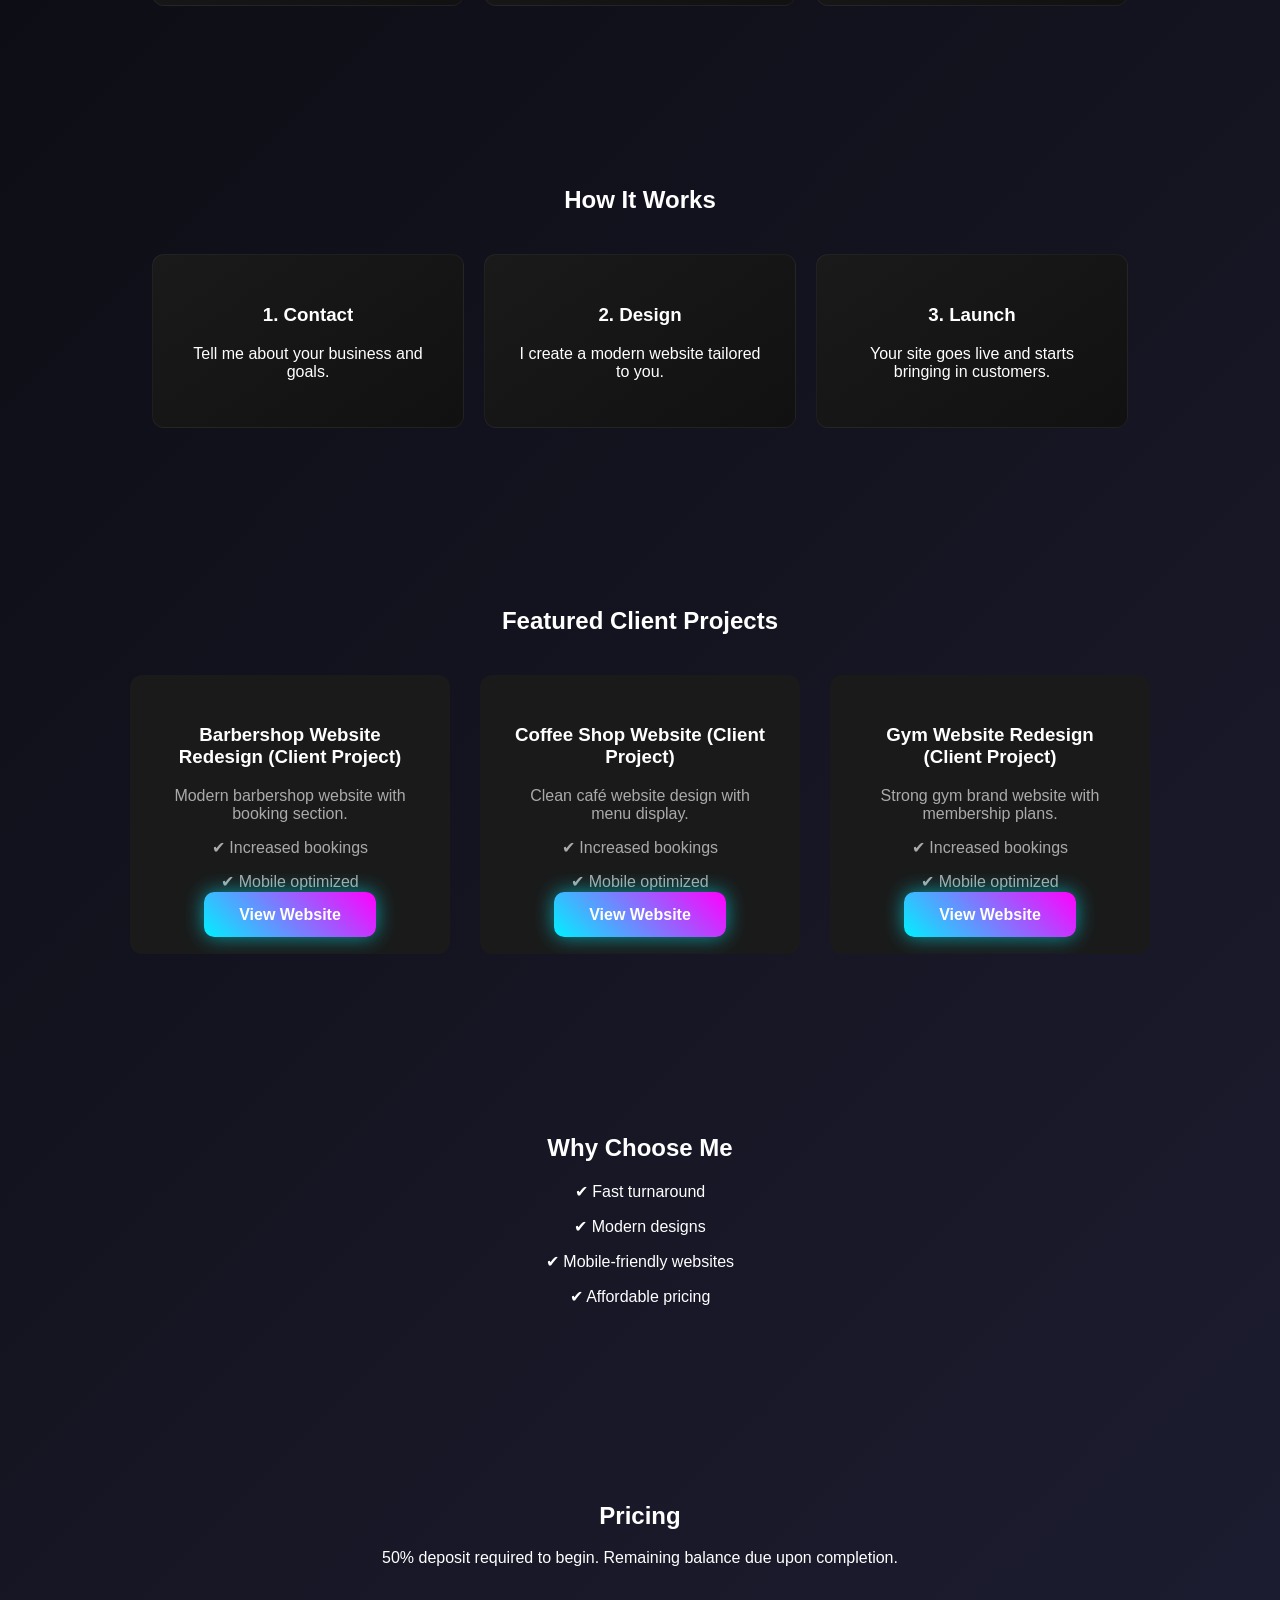
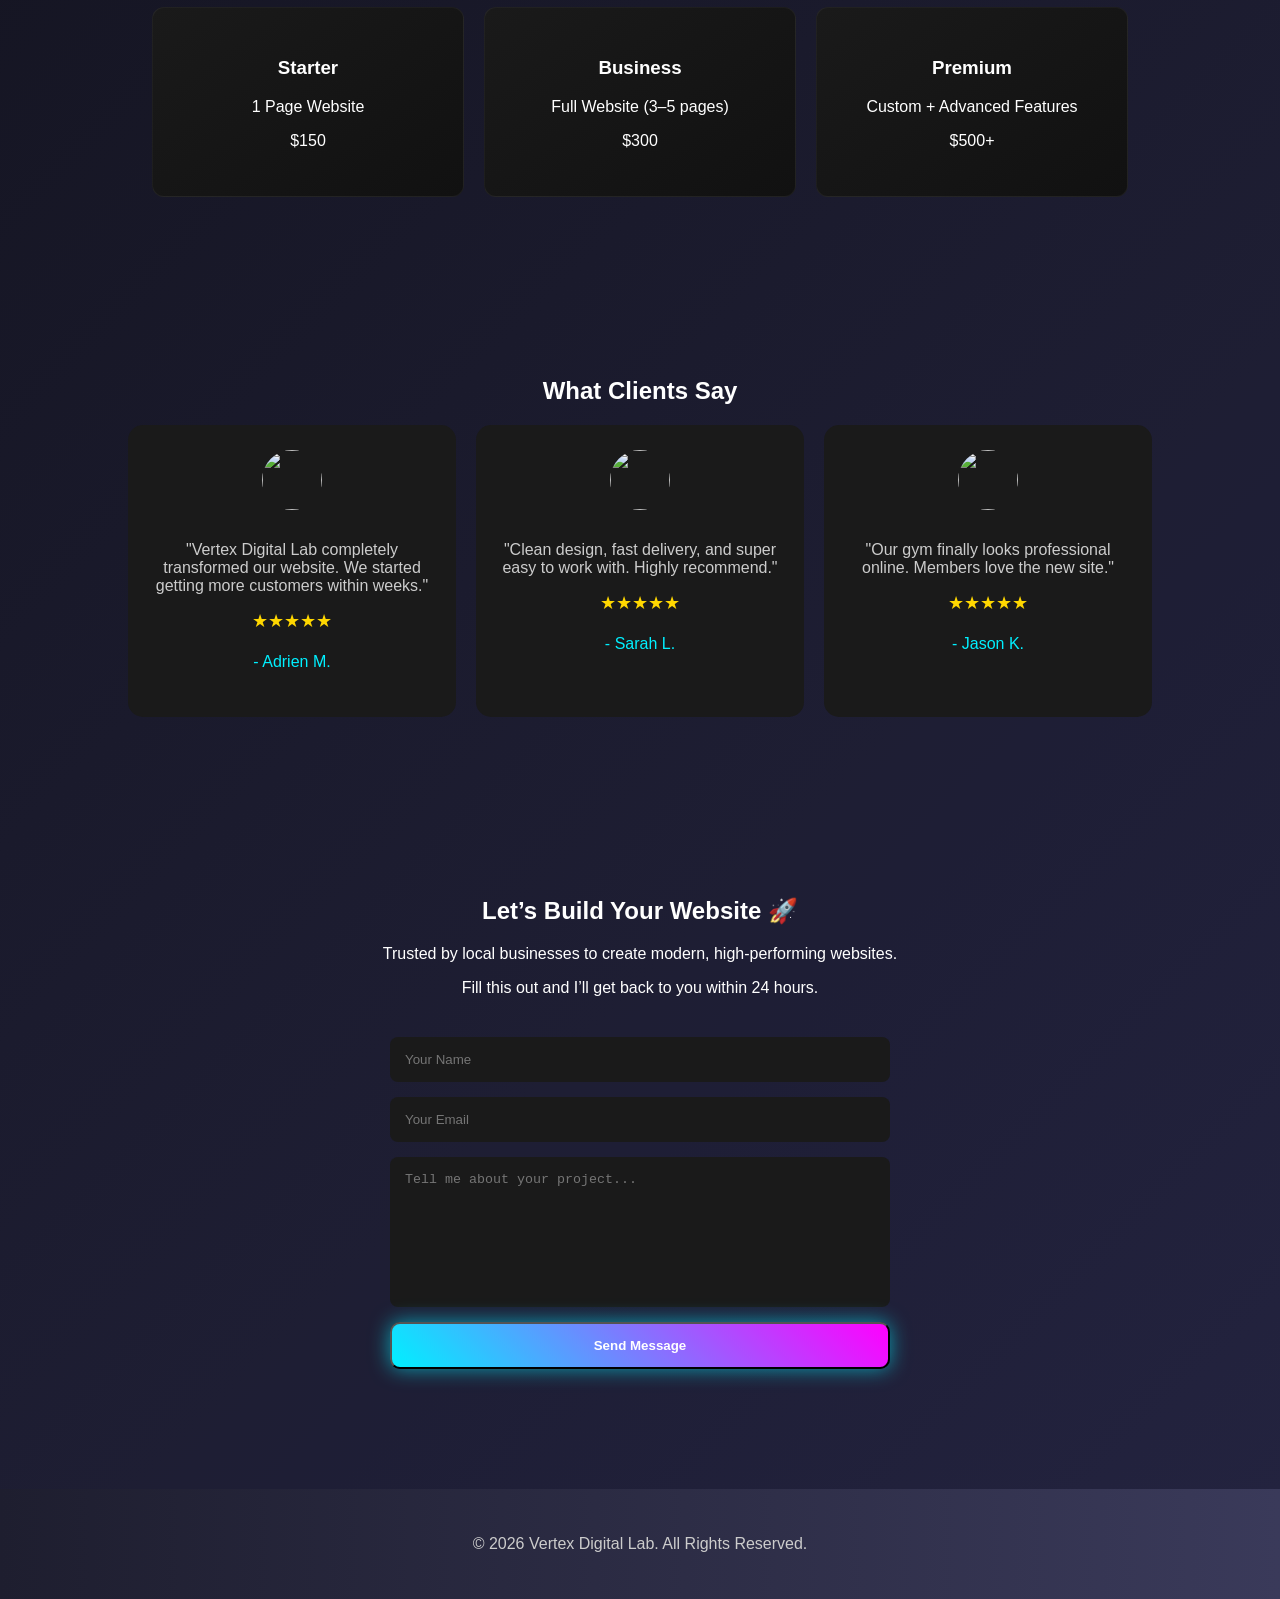
==== commit 67b2ab72: "Add files via upload" ====
--- a/index.html
+++ b/index.html
@@ -111,7 +111,7 @@
 </section>
 <section class="section">
 <h2>Pricing</h2>
-
+<p>50% deposit required to begin. Remaining balance due upon completion.</p>
 <div class="cards">
 
 <div class="card">
